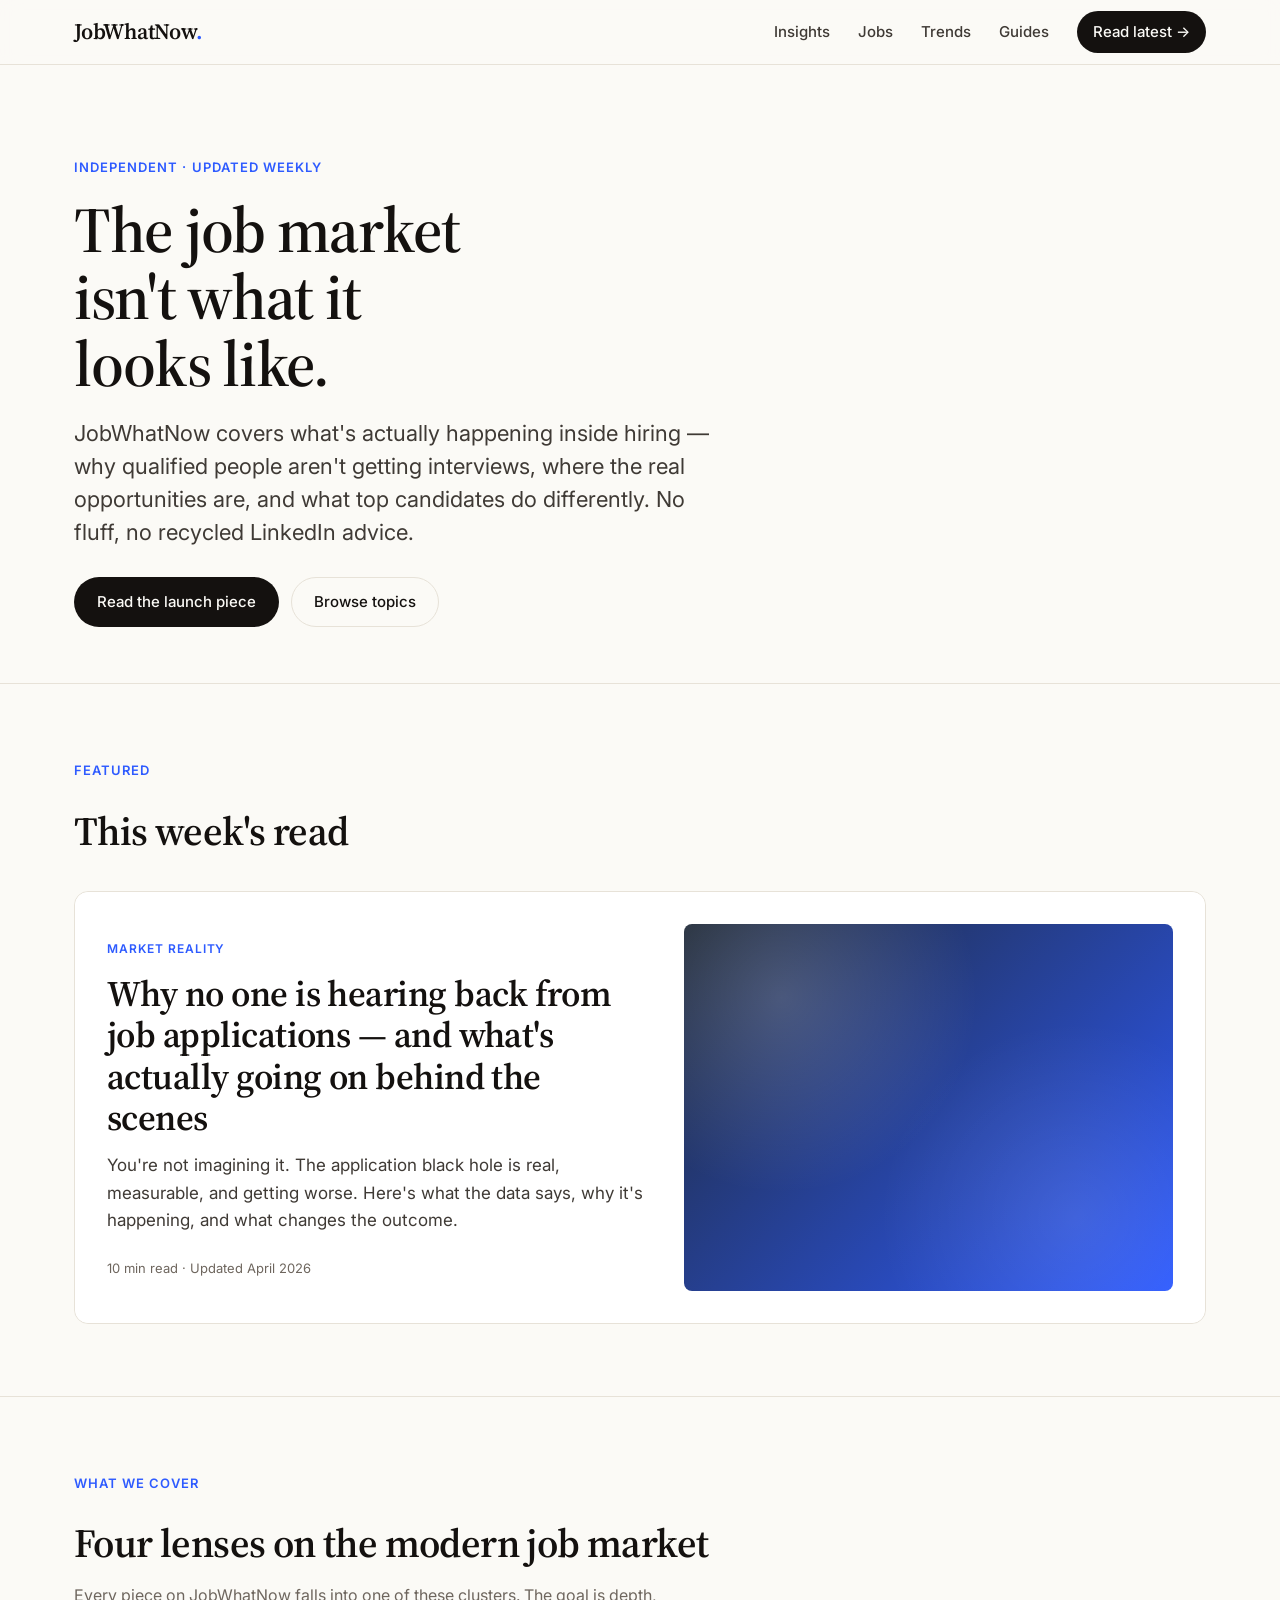
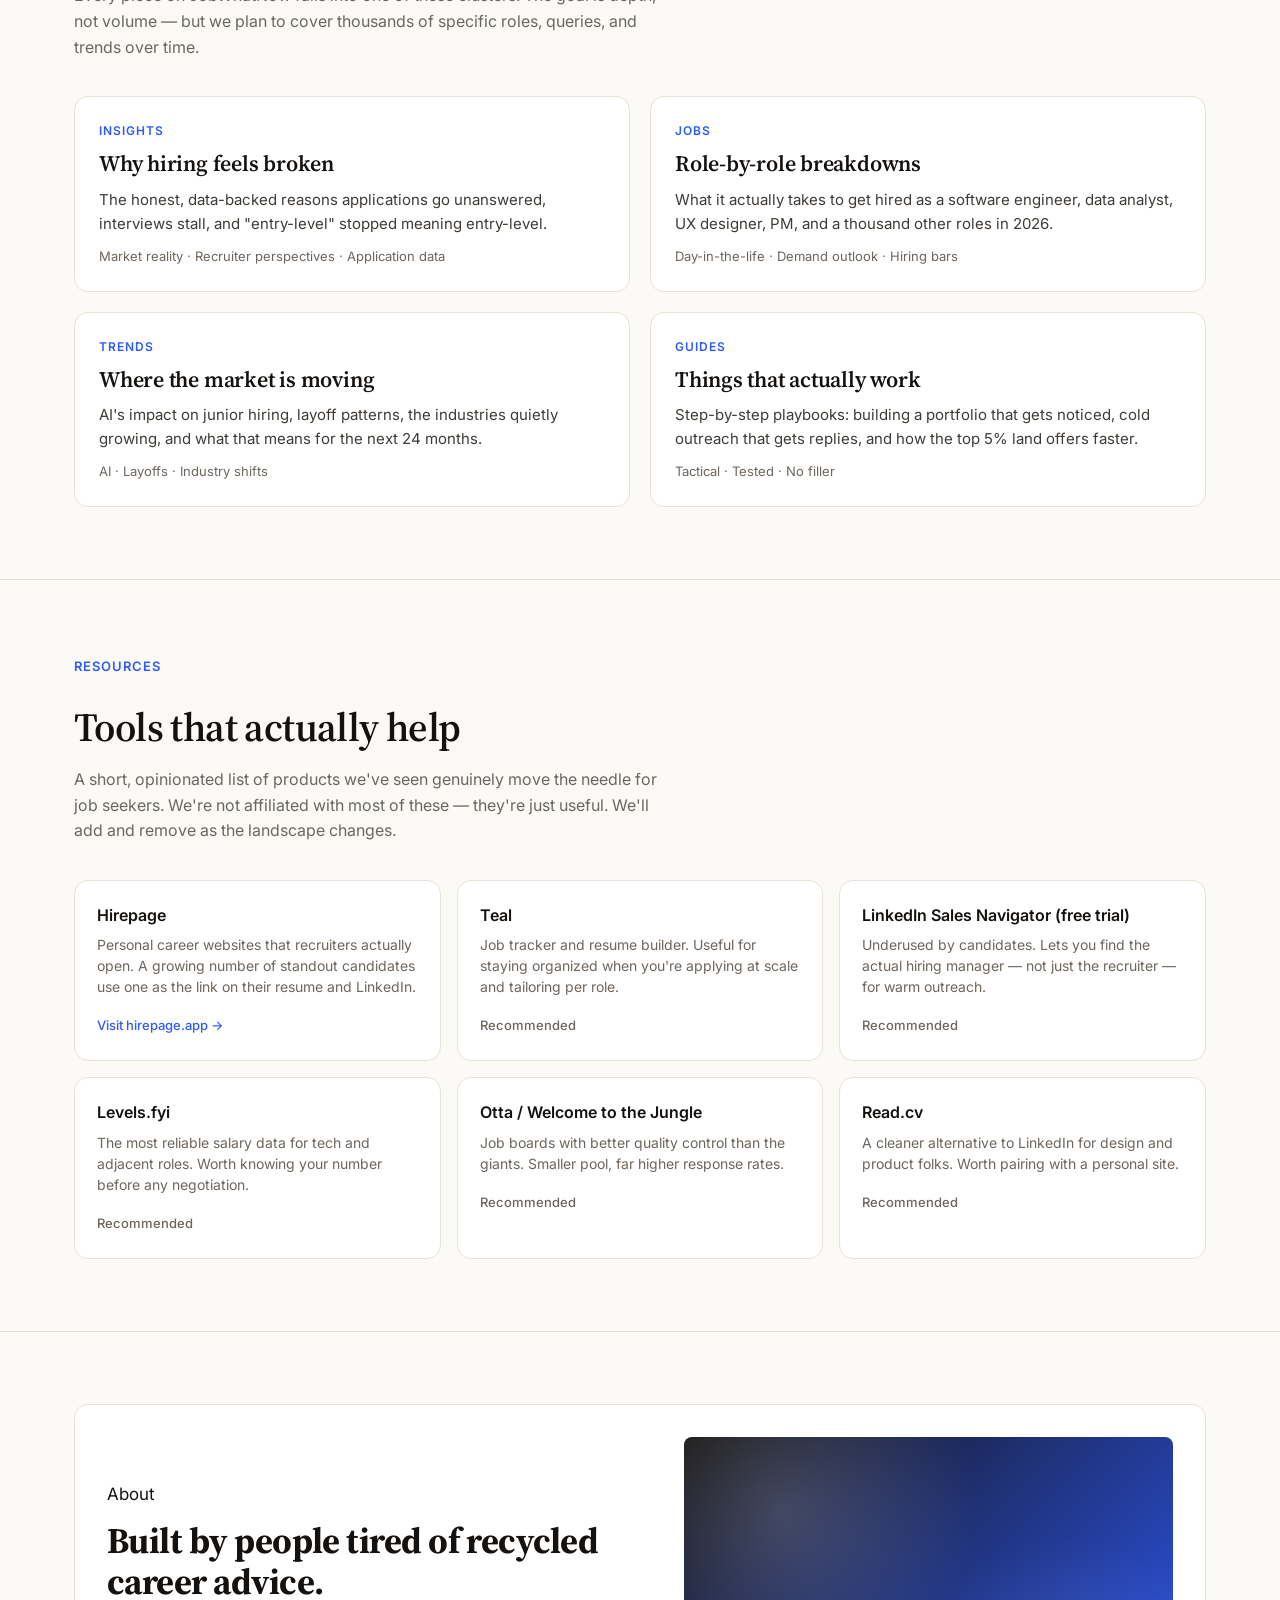
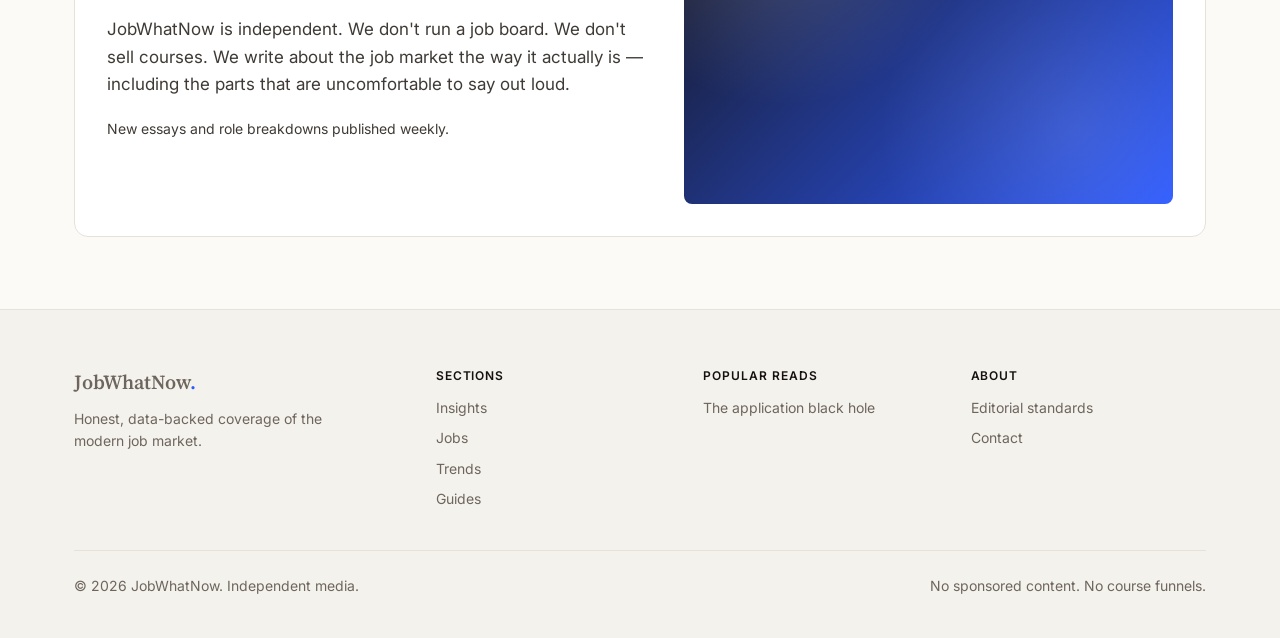
==== index.html @ 9f52cf70 "Launch JobWhatNow.com — homepage + first blog post live - Homepage with hero, featured article, four" ====
<!DOCTYPE html>
<html lang="en">
<head>
<meta charset="UTF-8" />
<meta name="viewport" content="width=device-width,initial-scale=1" />

<title>JobWhatNow — Honest insights on jobs, hiring, and getting hired</title>
<meta name="description" content="Real, data-backed analysis of the modern job market. Why hiring feels broken, what actually works, and what top candidates are doing differently in 2026." />
<link rel="canonical" href="https://jobwhatnow.com/" />

<!-- Open Graph -->
<meta property="og:type" content="website" />
<meta property="og:title" content="JobWhatNow — Honest insights on jobs, hiring, and getting hired" />
<meta property="og:description" content="Real, data-backed analysis of the modern job market. Why hiring feels broken, what actually works, and what top candidates are doing differently in 2026." />
<meta property="og:url" content="https://jobwhatnow.com/" />
<meta property="og:site_name" content="JobWhatNow" />

<!-- Twitter -->
<meta name="twitter:card" content="summary_large_image" />
<meta name="twitter:title" content="JobWhatNow — Honest insights on jobs, hiring, and getting hired" />
<meta name="twitter:description" content="Real, data-backed analysis of the modern job market." />

<!-- Fonts -->
<link rel="preconnect" href="https://fonts.googleapis.com">
<link rel="preconnect" href="https://fonts.gstatic.com" crossorigin>
<link href="https://fonts.googleapis.com/css2?family=Inter:wght@400;500;600;700&family=Source+Serif+4:opsz,wght@8..60,400;8..60,500;8..60,600&display=swap" rel="stylesheet">

<link rel="stylesheet" href="/assets/css/main.css" />

<!-- Schema.org -->
<script type="application/ld+json">
{
  "@context": "https://schema.org",
  "@type": "WebSite",
  "name": "JobWhatNow",
  "url": "https://jobwhatnow.com/",
  "description": "Honest, data-backed insights on jobs, hiring, and the modern career market.",
  "potentialAction": {
    "@type": "SearchAction",
    "target": "https://jobwhatnow.com/search?q={search_term_string}",
    "query-input": "required name=search_term_string"
  }
}
</script>
<script type="application/ld+json">
{
  "@context": "https://schema.org",
  "@type": "Organization",
  "name": "JobWhatNow",
  "url": "https://jobwhatnow.com/",
  "description": "Independent media covering the realities of the modern job market."
}
</script>
</head>
<body>

<header class="site-header">
  <div class="container nav">
    <a class="brand" href="/">JobWhatNow<span class="dot">.</span></a>
    <nav class="nav-links">
      <a href="/insights/">Insights</a>
      <a href="/jobs/">Jobs</a>
      <a href="/trends/">Trends</a>
      <a href="/guides/">Guides</a>
      <a class="nav-cta" href="/insights/why-am-i-not-hearing-back-from-job-applications/">Read latest →</a>
    </nav>
  </div>
</header>

<main>

<!-- HERO -->
<section class="hero">
  <div class="container">
    <span class="eyebrow">Independent · Updated weekly</span>
    <h1>The job market isn't what it looks like.</h1>
    <p class="lede">JobWhatNow covers what's actually happening inside hiring — why qualified people aren't getting interviews, where the real opportunities are, and what top candidates do differently. No fluff, no recycled LinkedIn advice.</p>
    <div class="hero-actions">
      <a class="btn btn-primary" href="/insights/why-am-i-not-hearing-back-from-job-applications/">Read the launch piece</a>
      <a class="btn btn-ghost" href="#topics">Browse topics</a>
    </div>
  </div>
</section>

<!-- FEATURED -->
<section class="section">
  <div class="container">
    <span class="eyebrow">Featured</span>
    <h2 style="margin-bottom: 28px;">This week's read</h2>
    <a href="/insights/why-am-i-not-hearing-back-from-job-applications/" class="card" style="padding:0; overflow:hidden;">
      <div class="featured" style="border:0; padding:32px;">
        <div>
          <span class="tag">Market Reality</span>
          <h3>Why no one is hearing back from job applications — and what's actually going on behind the scenes</h3>
          <p>You're not imagining it. The application black hole is real, measurable, and getting worse. Here's what the data says, why it's happening, and what changes the outcome.</p>
          <span class="meta">10 min read · Updated April 2026</span>
        </div>
        <div class="featured-img" aria-hidden="true"></div>
      </div>
    </a>
  </div>
</section>

<!-- TOPICS / ARCHITECTURE PREVIEW -->
<section class="section" id="topics">
  <div class="container">
    <span class="eyebrow">What we cover</span>
    <h2>Four lenses on the modern job market</h2>
    <p class="sub">Every piece on JobWhatNow falls into one of these clusters. The goal is depth, not volume — but we plan to cover thousands of specific roles, queries, and trends over time.</p>

    <div class="grid grid-2">
      <a href="/insights/" class="card">
        <span class="tag">Insights</span>
        <h3>Why hiring feels broken</h3>
        <p>The honest, data-backed reasons applications go unanswered, interviews stall, and "entry-level" stopped meaning entry-level.</p>
        <span class="meta">Market reality · Recruiter perspectives · Application data</span>
      </a>

      <a href="/jobs/" class="card">
        <span class="tag">Jobs</span>
        <h3>Role-by-role breakdowns</h3>
        <p>What it actually takes to get hired as a software engineer, data analyst, UX designer, PM, and a thousand other roles in 2026.</p>
        <span class="meta">Day-in-the-life · Demand outlook · Hiring bars</span>
      </a>

      <a href="/trends/" class="card">
        <span class="tag">Trends</span>
        <h3>Where the market is moving</h3>
        <p>AI's impact on junior hiring, layoff patterns, the industries quietly growing, and what that means for the next 24 months.</p>
        <span class="meta">AI · Layoffs · Industry shifts</span>
      </a>

      <a href="/guides/" class="card">
        <span class="tag">Guides</span>
        <h3>Things that actually work</h3>
        <p>Step-by-step playbooks: building a portfolio that gets noticed, cold outreach that gets replies, and how the top 5% land offers faster.</p>
        <span class="meta">Tactical · Tested · No filler</span>
      </a>
    </div>
  </div>
</section>

<!-- TOOLS (stealth resource list) -->
<section class="section">
  <div class="container">
    <span class="eyebrow">Resources</span>
    <h2>Tools that actually help</h2>
    <p class="sub">A short, opinionated list of products we've seen genuinely move the needle for job seekers. We're not affiliated with most of these — they're just useful. We'll add and remove as the landscape changes.</p>

    <div class="tools">
      <div class="tool">
        <h4>Hirepage</h4>
        <p>Personal career websites that recruiters actually open. A growing number of standout candidates use one as the link on their resume and LinkedIn.</p>
        <a class="tool-link" href="https://hirepage.app" rel="noopener" target="_blank">Visit hirepage.app →</a>
      </div>
      <div class="tool">
        <h4>Teal</h4>
        <p>Job tracker and resume builder. Useful for staying organized when you're applying at scale and tailoring per role.</p>
        <a class="tool-link muted">Recommended</a>
      </div>
      <div class="tool">
        <h4>LinkedIn Sales Navigator (free trial)</h4>
        <p>Underused by candidates. Lets you find the actual hiring manager — not just the recruiter — for warm outreach.</p>
        <a class="tool-link muted">Recommended</a>
      </div>
      <div class="tool">
        <h4>Levels.fyi</h4>
        <p>The most reliable salary data for tech and adjacent roles. Worth knowing your number before any negotiation.</p>
        <a class="tool-link muted">Recommended</a>
      </div>
      <div class="tool">
        <h4>Otta / Welcome to the Jungle</h4>
        <p>Job boards with better quality control than the giants. Smaller pool, far higher response rates.</p>
        <a class="tool-link muted">Recommended</a>
      </div>
      <div class="tool">
        <h4>Read.cv</h4>
        <p>A cleaner alternative to LinkedIn for design and product folks. Worth pairing with a personal site.</p>
        <a class="tool-link muted">Recommended</a>
      </div>
    </div>
  </div>
</section>

<!-- ABOUT / NEWSLETTER -->
<section class="section" style="border-bottom: 0;">
  <div class="container">
    <div class="featured">
      <div>
        <span class="tag">About</span>
        <h3>Built by people tired of recycled career advice.</h3>
        <p>JobWhatNow is independent. We don't run a job board. We don't sell courses. We write about the job market the way it actually is — including the parts that are uncomfortable to say out loud.</p>
        <p class="muted" style="font-size:14px; margin-top:12px;">New essays and role breakdowns published weekly.</p>
      </div>
      <div class="featured-img" aria-hidden="true" style="background: linear-gradient(135deg,#14110F 0%, #2E5BFF 100%);"></div>
    </div>
  </div>
</section>

</main>

<footer class="site-footer">
  <div class="container">
    <div class="footer-grid">
      <div>
        <a class="brand" href="/" style="font-size:20px;">JobWhatNow<span class="dot">.</span></a>
        <p style="margin-top:10px; max-width:32ch;">Honest, data-backed coverage of the modern job market.</p>
      </div>
      <div>
        <h5>Sections</h5>
        <ul>
          <li><a href="/insights/">Insights</a></li>
          <li><a href="/jobs/">Jobs</a></li>
          <li><a href="/trends/">Trends</a></li>
          <li><a href="/guides/">Guides</a></li>
        </ul>
      </div>
      <div>
        <h5>Popular reads</h5>
        <ul>
          <li><a href="/insights/why-am-i-not-hearing-back-from-job-applications/">The application black hole</a></li>
        </ul>
      </div>
      <div>
        <h5>About</h5>
        <ul>
          <li><a href="/about/">Editorial standards</a></li>
          <li><a href="/contact/">Contact</a></li>
        </ul>
      </div>
    </div>
    <div class="footer-bottom">
      <span>© 2026 JobWhatNow. Independent media.</span>
      <span class="muted">No sponsored content. No course funnels.</span>
    </div>
  </div>
</footer>

</body>
</html>
---- assets/css/main.css ----
/* ================================================================
   JobWhatNow — Design System
   Minimal, modern, content-first. Feels like a real media brand.
   ================================================================ */

:root {
  --bg: #FBFAF6;
  --bg-card: #FFFFFF;
  --bg-subtle: #F4F2EC;
  --ink: #14110F;
  --ink-soft: #3F3A35;
  --ink-muted: #6E665E;
  --line: #E7E2D8;
  --accent: #2E5BFF;
  --accent-hover: #1F47D6;
  --accent-soft: #EEF2FF;
  --warn: #B33A1C;
  --good: #0E7C3A;
  --max: 1180px;
  --read: 720px;
  --radius: 14px;
  --radius-sm: 8px;
  --shadow-sm: 0 1px 2px rgba(20,17,15,.04), 0 1px 1px rgba(20,17,15,.02);
  --shadow: 0 8px 30px rgba(20,17,15,.06), 0 1px 2px rgba(20,17,15,.04);
  --font-sans: "Inter", -apple-system, BlinkMacSystemFont, "Segoe UI", Roboto, Helvetica, Arial, sans-serif;
  --font-serif: "Source Serif 4", "Source Serif Pro", Georgia, "Times New Roman", serif;
}

* { box-sizing: border-box; }
html { -webkit-text-size-adjust: 100%; scroll-behavior: smooth; }
body {
  margin: 0;
  font-family: var(--font-sans);
  background: var(--bg);
  color: var(--ink);
  font-size: 17px;
  line-height: 1.6;
  -webkit-font-smoothing: antialiased;
  text-rendering: optimizeLegibility;
}

img { max-width: 100%; display: block; height: auto; }
a { color: var(--accent); text-decoration: none; }
a:hover { color: var(--accent-hover); text-decoration: underline; text-underline-offset: 3px; }

/* -------- Layout -------- */
.container { max-width: var(--max); margin: 0 auto; padding: 0 24px; }
.read { max-width: var(--read); margin: 0 auto; padding: 0 24px; }

/* -------- Header / Nav -------- */
.site-header {
  position: sticky; top: 0; z-index: 50;
  background: rgba(251,250,246,.85);
  backdrop-filter: saturate(140%) blur(10px);
  -webkit-backdrop-filter: saturate(140%) blur(10px);
  border-bottom: 1px solid var(--line);
}
.nav {
  display: flex; align-items: center; justify-content: space-between;
  height: 64px;
}
.brand {
  font-family: var(--font-serif);
  font-weight: 600;
  font-size: 22px;
  color: var(--ink);
  letter-spacing: -.01em;
}
.brand:hover { text-decoration: none; }
.brand .dot { color: var(--accent); }
.nav-links { display: flex; gap: 28px; align-items: center; }
.nav-links a { color: var(--ink-soft); font-size: 15px; font-weight: 500; }
.nav-links a:hover { color: var(--ink); text-decoration: none; }
.nav-cta {
  background: var(--ink); color: var(--bg) !important;
  padding: 9px 16px; border-radius: 999px; font-weight: 500; font-size: 14px;
}
.nav-cta:hover { background: var(--accent); text-decoration: none; }
@media (max-width: 720px) {
  .nav-links a:not(.nav-cta) { display: none; }
}

/* -------- Hero -------- */
.hero {
  padding: 88px 0 56px;
  border-bottom: 1px solid var(--line);
}
.eyebrow {
  display: inline-block;
  font-size: 13px; font-weight: 600;
  letter-spacing: .08em; text-transform: uppercase;
  color: var(--accent);
  margin-bottom: 18px;
}
.hero h1 {
  font-family: var(--font-serif);
  font-weight: 600;
  font-size: clamp(38px, 6vw, 64px);
  line-height: 1.05;
  letter-spacing: -.02em;
  margin: 0 0 20px;
  max-width: 14ch;
}
.hero p.lede {
  font-size: clamp(18px, 2.2vw, 22px);
  color: var(--ink-soft);
  max-width: 640px;
  line-height: 1.5;
  margin: 0 0 28px;
}
.hero-actions { display: flex; gap: 12px; flex-wrap: wrap; }
.btn {
  display: inline-flex; align-items: center; gap: 8px;
  padding: 12px 22px;
  border-radius: 999px;
  font-weight: 500; font-size: 15px;
  border: 1px solid transparent;
  transition: transform .08s ease, background .15s ease, border-color .15s ease;
}
.btn:hover { text-decoration: none; transform: translateY(-1px); }
.btn-primary { background: var(--ink); color: var(--bg); }
.btn-primary:hover { background: var(--accent); color: #fff; }
.btn-ghost { background: transparent; border-color: var(--line); color: var(--ink); }
.btn-ghost:hover { border-color: var(--ink); color: var(--ink); }

/* -------- Section -------- */
.section { padding: 72px 0; border-bottom: 1px solid var(--line); }
.section h2 {
  font-family: var(--font-serif);
  font-size: clamp(28px, 3.5vw, 40px);
  letter-spacing: -.015em;
  margin: 0 0 8px;
  font-weight: 600;
}
.section .sub {
  color: var(--ink-muted); font-size: 16px; margin: 0 0 36px;
  max-width: 60ch;
}

/* -------- Card grid -------- */
.grid { display: grid; gap: 20px; }
.grid-3 { grid-template-columns: repeat(3, 1fr); }
.grid-2 { grid-template-columns: repeat(2, 1fr); }
@media (max-width: 880px) { .grid-3 { grid-template-columns: 1fr 1fr; } }
@media (max-width: 600px) { .grid-3, .grid-2 { grid-template-columns: 1fr; } }

.card {
  background: var(--bg-card);
  border: 1px solid var(--line);
  border-radius: var(--radius);
  padding: 24px;
  transition: border-color .15s ease, transform .15s ease, box-shadow .15s ease;
  display: flex; flex-direction: column; gap: 10px;
  text-decoration: none; color: inherit;
}
.card:hover {
  border-color: #d8d2c4;
  transform: translateY(-2px);
  box-shadow: var(--shadow);
  text-decoration: none;
}
.card .tag {
  font-size: 12px; font-weight: 600;
  text-transform: uppercase; letter-spacing: .08em;
  color: var(--accent);
}
.card h3 {
  font-family: var(--font-serif);
  font-weight: 600;
  font-size: 22px;
  line-height: 1.25;
  letter-spacing: -.01em;
  margin: 0;
  color: var(--ink);
}
.card p { color: var(--ink-soft); margin: 0; font-size: 15px; }
.card .meta { color: var(--ink-muted); font-size: 13px; margin-top: auto; }

/* -------- Featured (large) card -------- */
.featured {
  display: grid; grid-template-columns: 1.1fr 1fr; gap: 40px;
  align-items: center;
  background: var(--bg-card);
  border: 1px solid var(--line);
  border-radius: var(--radius);
  padding: 32px;
}
.featured h3 {
  font-family: var(--font-serif);
  font-size: clamp(26px, 3vw, 36px);
  line-height: 1.15;
  letter-spacing: -.015em;
  margin: 12px 0 14px;
}
.featured p { color: var(--ink-soft); margin: 0 0 20px; font-size: 17px; }
.featured-img {
  background: linear-gradient(135deg, #1F2937 0%, #2E5BFF 100%);
  border-radius: var(--radius-sm);
  aspect-ratio: 4/3;
  position: relative;
  overflow: hidden;
}
.featured-img::after {
  content: "";
  position: absolute; inset: 0;
  background:
    radial-gradient(circle at 20% 20%, rgba(255,255,255,.18), transparent 40%),
    radial-gradient(circle at 80% 80%, rgba(255,255,255,.10), transparent 40%);
}
@media (max-width: 760px) { .featured { grid-template-columns: 1fr; padding: 24px; } }

/* -------- Topic clusters -------- */
.topics { display: flex; flex-wrap: wrap; gap: 10px; }
.topic-pill {
  display: inline-flex; align-items: center;
  padding: 8px 14px; border-radius: 999px;
  background: var(--bg-card); border: 1px solid var(--line);
  font-size: 14px; color: var(--ink-soft);
  transition: all .15s ease;
}
.topic-pill:hover { border-color: var(--ink); color: var(--ink); text-decoration: none; }

/* -------- Tools section (stealth) -------- */
.tools {
  display: grid; grid-template-columns: repeat(3, 1fr); gap: 16px;
}
@media (max-width: 880px) { .tools { grid-template-columns: 1fr 1fr; } }
@media (max-width: 600px) { .tools { grid-template-columns: 1fr; } }
.tool {
  background: var(--bg-card);
  border: 1px solid var(--line);
  border-radius: var(--radius);
  padding: 22px;
}
.tool h4 {
  font-family: var(--font-sans);
  font-weight: 600;
  font-size: 16px;
  margin: 0 0 6px;
}
.tool p { font-size: 14px; color: var(--ink-muted); margin: 0 0 14px; line-height: 1.5; }
.tool a.tool-link { font-size: 13px; font-weight: 500; }

/* -------- Article body -------- */
.article-header {
  padding: 64px 0 32px;
  border-bottom: 1px solid var(--line);
}
.article-header .eyebrow { color: var(--accent); }
.article-header h1 {
  font-family: var(--font-serif);
  font-weight: 600;
  font-size: clamp(32px, 5vw, 52px);
  line-height: 1.1;
  letter-spacing: -.02em;
  margin: 12px 0 20px;
  max-width: 22ch;
}
.article-header .deck {
  font-size: 19px; color: var(--ink-soft); max-width: 60ch;
  line-height: 1.5; margin: 0 0 22px;
}
.byline { display: flex; align-items: center; gap: 12px; color: var(--ink-muted); font-size: 14px; }
.avatar {
  width: 36px; height: 36px; border-radius: 50%;
  background: linear-gradient(135deg, #2E5BFF, #14110F);
  display: inline-flex; align-items: center; justify-content: center;
  color: #fff; font-weight: 600; font-size: 13px;
}

.article {
  padding: 48px 0 64px;
  font-family: var(--font-serif);
  font-size: 19px;
  line-height: 1.7;
  color: var(--ink);
}
.article p { margin: 0 0 22px; }
.article h2 {
  font-family: var(--font-serif);
  font-size: 28px;
  letter-spacing: -.015em;
  margin: 48px 0 16px;
  font-weight: 600;
}
.article h3 {
  font-family: var(--font-serif);
  font-size: 22px;
  margin: 32px 0 12px;
  font-weight: 600;
}
.article ul, .article ol { padding-left: 22px; margin: 0 0 22px; }
.article li { margin: 0 0 8px; }
.article blockquote {
  border-left: 3px solid var(--accent);
  margin: 28px 0;
  padding: 4px 0 4px 22px;
  color: var(--ink-soft);
  font-style: italic;
}
.article strong { color: var(--ink); font-weight: 600; }
.article a { color: var(--accent); border-bottom: 1px solid var(--accent-soft); }
.article a:hover { background: var(--accent-soft); text-decoration: none; }

.callout {
  background: var(--bg-subtle);
  border-left: 3px solid var(--ink);
  padding: 18px 22px;
  border-radius: 0 var(--radius-sm) var(--radius-sm) 0;
  margin: 28px 0;
  font-family: var(--font-sans);
  font-size: 16px;
  color: var(--ink-soft);
  line-height: 1.6;
}
.callout strong { color: var(--ink); }

.stat-row {
  display: grid; grid-template-columns: repeat(3, 1fr); gap: 16px;
  margin: 32px 0; font-family: var(--font-sans);
}
@media (max-width: 600px) { .stat-row { grid-template-columns: 1fr; } }
.stat {
  background: var(--bg-card); border: 1px solid var(--line);
  border-radius: var(--radius-sm); padding: 18px;
}
.stat .num {
  font-family: var(--font-serif);
  font-size: 32px; font-weight: 600; color: var(--ink); line-height: 1;
  letter-spacing: -.01em;
}
.stat .label { font-size: 13px; color: var(--ink-muted); margin-top: 6px; }

/* -------- Conversion block (stealth, "recommended tool") -------- */
.conversion {
  font-family: var(--font-sans);
  background: var(--bg-card);
  border: 1px solid var(--line);
  border-radius: var(--radius);
  padding: 28px;
  margin: 40px 0;
  display: grid; grid-template-columns: 1fr auto; gap: 24px; align-items: center;
}
.conversion .eyebrow {
  color: var(--ink-muted);
  font-size: 11px;
  margin-bottom: 8px;
}
.conversion h4 {
  font-family: var(--font-serif);
  font-size: 22px; font-weight: 600;
  margin: 0 0 6px; line-height: 1.25;
  letter-spacing: -.01em;
}
.conversion p { color: var(--ink-soft); margin: 0; font-size: 15px; line-height: 1.5; }
.conversion .btn { white-space: nowrap; }
@media (max-width: 640px) {
  .conversion { grid-template-columns: 1fr; }
}

/* -------- Related -------- */
.related {
  border-top: 1px solid var(--line);
  padding: 56px 0;
  font-family: var(--font-sans);
}
.related h3 {
  font-family: var(--font-serif);
  font-size: 24px; margin: 0 0 24px; font-weight: 600;
}

/* -------- Footer -------- */
.site-footer {
  border-top: 1px solid var(--line);
  padding: 56px 0 40px;
  background: var(--bg-subtle);
  font-size: 14px;
  color: var(--ink-muted);
}
.footer-grid {
  display: grid;
  grid-template-columns: 1.4fr 1fr 1fr 1fr;
  gap: 32px;
  margin-bottom: 32px;
}
@media (max-width: 760px) {
  .footer-grid { grid-template-columns: 1fr 1fr; }
}
.footer-grid h5 {
  font-size: 12px; text-transform: uppercase; letter-spacing: .08em;
  color: var(--ink); margin: 0 0 12px; font-weight: 600;
}
.footer-grid ul { list-style: none; padding: 0; margin: 0; }
.footer-grid li { margin-bottom: 8px; }
.footer-grid a { color: var(--ink-muted); }
.footer-grid a:hover { color: var(--ink); text-decoration: none; }
.footer-bottom {
  display: flex; justify-content: space-between; align-items: center;
  padding-top: 24px; border-top: 1px solid var(--line);
  flex-wrap: wrap; gap: 12px;
}

/* -------- Utilities -------- */
.muted { color: var(--ink-muted); }
.divider { height: 1px; background: var(--line); margin: 32px 0; border: 0; }
.center { text-align: center; }
.kbd {
  font-family: ui-monospace, SFMono-Regular, Menlo, monospace;
  font-size: .9em;
  background: var(--bg-subtle);
  border: 1px solid var(--line);
  padding: 2px 6px; border-radius: 6px;
}
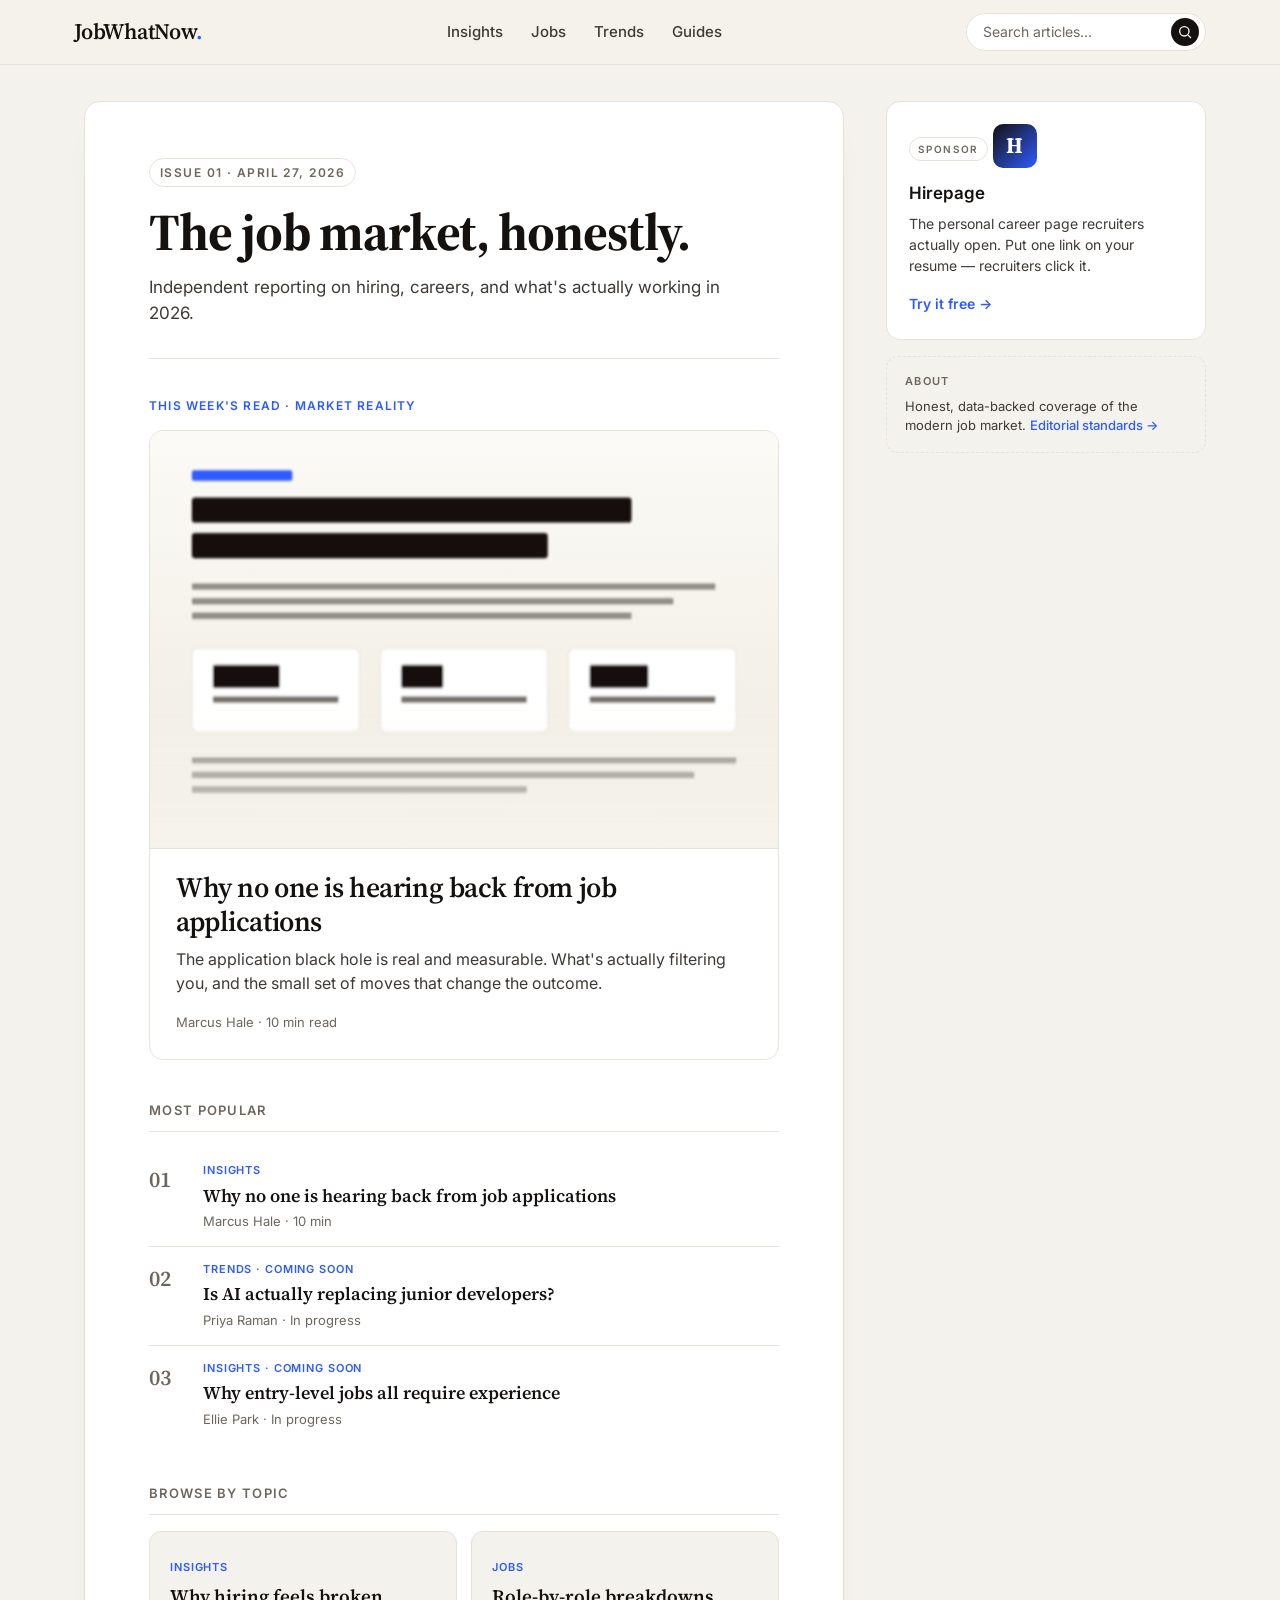
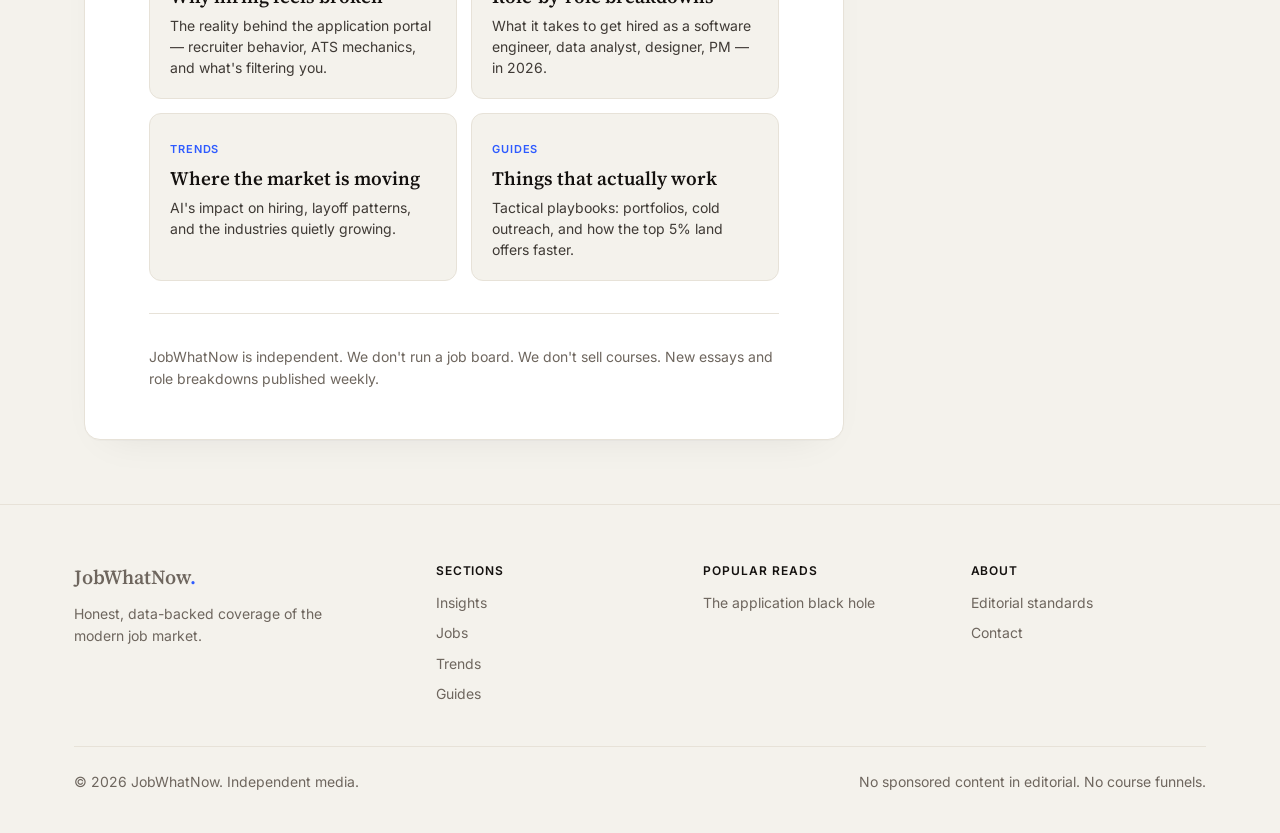
==== commit 7d9fb575: "Redesign homepage as a publication, not a SaaS landing page - Paper-card layout: gray background, wh" ====
--- a/index.html
+++ b/index.html
@@ -8,26 +8,22 @@
 <meta name="description" content="Real, data-backed analysis of the modern job market. Why hiring feels broken, what actually works, and what top candidates are doing differently in 2026." />
 <link rel="canonical" href="https://jobwhatnow.com/" />
 
-<!-- Open Graph -->
 <meta property="og:type" content="website" />
 <meta property="og:title" content="JobWhatNow — Honest insights on jobs, hiring, and getting hired" />
-<meta property="og:description" content="Real, data-backed analysis of the modern job market. Why hiring feels broken, what actually works, and what top candidates are doing differently in 2026." />
+<meta property="og:description" content="Real, data-backed analysis of the modern job market. Why hiring feels broken, what actually works, and what top candidates do differently in 2026." />
 <meta property="og:url" content="https://jobwhatnow.com/" />
 <meta property="og:site_name" content="JobWhatNow" />
 
-<!-- Twitter -->
 <meta name="twitter:card" content="summary_large_image" />
 <meta name="twitter:title" content="JobWhatNow — Honest insights on jobs, hiring, and getting hired" />
 <meta name="twitter:description" content="Real, data-backed analysis of the modern job market." />
 
-<!-- Fonts -->
 <link rel="preconnect" href="https://fonts.googleapis.com">
 <link rel="preconnect" href="https://fonts.gstatic.com" crossorigin>
-<link href="https://fonts.googleapis.com/css2?family=Inter:wght@400;500;600;700&family=Source+Serif+4:opsz,wght@8..60,400;8..60,500;8..60,600&display=swap" rel="stylesheet">
+<link href="https://fonts.googleapis.com/css2?family=Inter:wght@400;500;600;700&family=Source+Serif+4:opsz,wght@8..60,400;8..60,500;8..60,600;8..60,700&display=swap" rel="stylesheet">
 
 <link rel="stylesheet" href="/assets/css/main.css" />
 
-<!-- Schema.org -->
 <script type="application/ld+json">
 {
   "@context": "https://schema.org",
@@ -37,22 +33,13 @@
   "description": "Honest, data-backed insights on jobs, hiring, and the modern career market.",
   "potentialAction": {
     "@type": "SearchAction",
-    "target": "https://jobwhatnow.com/search?q={search_term_string}",
+    "target": "https://www.google.com/search?q=site:jobwhatnow.com+{search_term_string}",
     "query-input": "required name=search_term_string"
   }
 }
 </script>
-<script type="application/ld+json">
-{
-  "@context": "https://schema.org",
-  "@type": "Organization",
-  "name": "JobWhatNow",
-  "url": "https://jobwhatnow.com/",
-  "description": "Independent media covering the realities of the modern job market."
-}
-</script>
 </head>
-<body>
+<body class="page-paper">
 
 <header class="site-header">
   <div class="container nav">
@@ -62,141 +49,169 @@
       <a href="/jobs/">Jobs</a>
       <a href="/trends/">Trends</a>
       <a href="/guides/">Guides</a>
-      <a class="nav-cta" href="/insights/why-am-i-not-hearing-back-from-job-applications/">Read latest →</a>
     </nav>
+    <form class="nav-search" action="https://www.google.com/search" method="get" target="_blank" rel="noopener">
+      <input type="hidden" name="q" id="nav-q" />
+      <input class="nav-search-input" type="search" placeholder="Search articles…" aria-label="Search articles"
+             oninput="document.getElementById('nav-q').value='site:jobwhatnow.com '+this.value" required>
+      <button class="nav-search-btn" type="submit" aria-label="Search">
+        <svg width="16" height="16" viewBox="0 0 24 24" fill="none" stroke="currentColor" stroke-width="2"><circle cx="11" cy="11" r="7"/><path d="m21 21-4.35-4.35"/></svg>
+      </button>
+    </form>
   </div>
 </header>
 
-<main>
-
-<!-- HERO -->
-<section class="hero">
-  <div class="container">
-    <span class="eyebrow">Independent · Updated weekly</span>
-    <h1>The job market isn't what it looks like.</h1>
-    <p class="lede">JobWhatNow covers what's actually happening inside hiring — why qualified people aren't getting interviews, where the real opportunities are, and what top candidates do differently. No fluff, no recycled LinkedIn advice.</p>
-    <div class="hero-actions">
-      <a class="btn btn-primary" href="/insights/why-am-i-not-hearing-back-from-job-applications/">Read the launch piece</a>
-      <a class="btn btn-ghost" href="#topics">Browse topics</a>
-    </div>
+<main class="paper-wrap">
+  <div class="paper-grid container">
+
+    <!-- PAPER CARD -->
+    <article class="paper">
+
+      <div class="masthead">
+        <span class="issue-label">Issue 01 · April 27, 2026</span>
+        <h1 class="masthead-title">The job market, honestly.</h1>
+        <p class="masthead-sub">Independent reporting on hiring, careers, and what's actually working in 2026.</p>
+      </div>
+
+      <hr class="paper-rule" />
+
+      <!-- THIS WEEK'S READ -->
+      <section class="lede-story">
+        <span class="kicker">This week's read · Market Reality</span>
+        <a class="lede-card" href="/insights/why-am-i-not-hearing-back-from-job-applications/">
+          <div class="lede-img" aria-hidden="true">
+            <svg viewBox="0 0 600 400" xmlns="http://www.w3.org/2000/svg" preserveAspectRatio="xMidYMid slice">
+              <defs>
+                <filter id="blur1"><feGaussianBlur stdDeviation="1.2"/></filter>
+                <linearGradient id="bg1" x1="0" x2="0" y1="0" y2="1">
+                  <stop offset="0" stop-color="#FBFAF6"/>
+                  <stop offset="1" stop-color="#EFEAE0"/>
+                </linearGradient>
+              </defs>
+              <rect width="600" height="400" fill="url(#bg1)"/>
+              <g filter="url(#blur1)">
+                <rect x="40" y="38" width="96" height="10" rx="2" fill="#2E5BFF"/>
+                <rect x="40" y="64" width="420" height="24" rx="3" fill="#14110F"/>
+                <rect x="40" y="98" width="340" height="24" rx="3" fill="#14110F"/>
+                <rect x="40" y="146" width="500" height="6" rx="1" fill="#3F3A35" opacity=".55"/>
+                <rect x="40" y="160" width="460" height="6" rx="1" fill="#3F3A35" opacity=".55"/>
+                <rect x="40" y="174" width="420" height="6" rx="1" fill="#3F3A35" opacity=".55"/>
+                <rect x="40" y="208" width="160" height="80" rx="6" fill="#FFFFFF" stroke="#E7E2D8"/>
+                <rect x="220" y="208" width="160" height="80" rx="6" fill="#FFFFFF" stroke="#E7E2D8"/>
+                <rect x="400" y="208" width="160" height="80" rx="6" fill="#FFFFFF" stroke="#E7E2D8"/>
+                <rect x="60" y="224" width="64" height="22" rx="2" fill="#14110F"/>
+                <rect x="60" y="254" width="120" height="6" rx="1" fill="#6E665E"/>
+                <rect x="240" y="224" width="40" height="22" rx="2" fill="#14110F"/>
+                <rect x="240" y="254" width="120" height="6" rx="1" fill="#6E665E"/>
+                <rect x="420" y="224" width="56" height="22" rx="2" fill="#14110F"/>
+                <rect x="420" y="254" width="120" height="6" rx="1" fill="#6E665E"/>
+                <rect x="40" y="312" width="520" height="6" rx="1" fill="#3F3A35" opacity=".55"/>
+                <rect x="40" y="326" width="480" height="6" rx="1" fill="#3F3A35" opacity=".55"/>
+                <rect x="40" y="340" width="320" height="6" rx="1" fill="#3F3A35" opacity=".55"/>
+              </g>
+            </svg>
+          </div>
+          <div class="lede-body">
+            <h2>Why no one is hearing back from job applications</h2>
+            <p>The application black hole is real and measurable. What's actually filtering you, and the small set of moves that change the outcome.</p>
+            <span class="lede-meta">Marcus Hale · 10 min read</span>
+          </div>
+        </a>
+      </section>
+
+      <!-- MOST POPULAR -->
+      <section class="popular">
+        <h3 class="section-h">Most popular</h3>
+        <ol class="popular-list">
+          <li>
+            <a href="/insights/why-am-i-not-hearing-back-from-job-applications/">
+              <span class="rank">01</span>
+              <div>
+                <div class="row-tag">Insights</div>
+                <div class="row-title">Why no one is hearing back from job applications</div>
+                <div class="row-meta">Marcus Hale · 10 min</div>
+              </div>
+            </a>
+          </li>
+          <li>
+            <a href="/insights/">
+              <span class="rank">02</span>
+              <div>
+                <div class="row-tag">Trends · Coming soon</div>
+                <div class="row-title">Is AI actually replacing junior developers?</div>
+                <div class="row-meta">Priya Raman · In progress</div>
+              </div>
+            </a>
+          </li>
+          <li>
+            <a href="/insights/">
+              <span class="rank">03</span>
+              <div>
+                <div class="row-tag">Insights · Coming soon</div>
+                <div class="row-title">Why entry-level jobs all require experience</div>
+                <div class="row-meta">Ellie Park · In progress</div>
+              </div>
+            </a>
+          </li>
+        </ol>
+      </section>
+
+      <!-- BROWSE TOPICS -->
+      <section class="topics-block">
+        <h3 class="section-h">Browse by topic</h3>
+        <div class="topic-grid">
+          <a class="topic" href="/insights/">
+            <span class="t-tag">Insights</span>
+            <h4>Why hiring feels broken</h4>
+            <p>The reality behind the application portal — recruiter behavior, ATS mechanics, and what's filtering you.</p>
+          </a>
+          <a class="topic" href="/jobs/">
+            <span class="t-tag">Jobs</span>
+            <h4>Role-by-role breakdowns</h4>
+            <p>What it takes to get hired as a software engineer, data analyst, designer, PM — in 2026.</p>
+          </a>
+          <a class="topic" href="/trends/">
+            <span class="t-tag">Trends</span>
+            <h4>Where the market is moving</h4>
+            <p>AI's impact on hiring, layoff patterns, and the industries quietly growing.</p>
+          </a>
+          <a class="topic" href="/guides/">
+            <span class="t-tag">Guides</span>
+            <h4>Things that actually work</h4>
+            <p>Tactical playbooks: portfolios, cold outreach, and how the top 5% land offers faster.</p>
+          </a>
+        </div>
+      </section>
+
+      <hr class="paper-rule" />
+
+      <section class="masthead-foot">
+        <p>JobWhatNow is independent. We don't run a job board. We don't sell courses. New essays and role breakdowns published weekly.</p>
+      </section>
+
+    </article>
+
+    <!-- STICKY RIGHT RAIL -->
+    <aside class="rail">
+      <div class="rail-stack">
+
+        <a class="ad-card" href="https://hirepage.app" rel="noopener" target="_blank">
+          <span class="ad-label">Sponsor</span>
+          <div class="ad-logo" aria-hidden="true">H</div>
+          <h4>Hirepage</h4>
+          <p>The personal career page recruiters actually open. Put one link on your resume — recruiters click it.</p>
+          <span class="ad-cta">Try it free →</span>
+        </a>
+
+        <div class="rail-mini">
+          <span class="rail-label">About</span>
+          <p>Honest, data-backed coverage of the modern job market. <a href="/about/">Editorial standards →</a></p>
+        </div>
+
+      </div>
+    </aside>
+
   </div>
-</section>
-
-<!-- FEATURED -->
-<section class="section">
-  <div class="container">
-    <span class="eyebrow">Featured</span>
-    <h2 style="margin-bottom: 28px;">This week's read</h2>
-    <a href="/insights/why-am-i-not-hearing-back-from-job-applications/" class="card" style="padding:0; overflow:hidden;">
-      <div class="featured" style="border:0; padding:32px;">
-        <div>
-          <span class="tag">Market Reality</span>
-          <h3>Why no one is hearing back from job applications — and what's actually going on behind the scenes</h3>
-          <p>You're not imagining it. The application black hole is real, measurable, and getting worse. Here's what the data says, why it's happening, and what changes the outcome.</p>
-          <span class="meta">10 min read · Updated April 2026</span>
-        </div>
-        <div class="featured-img" aria-hidden="true"></div>
-      </div>
-    </a>
-  </div>
-</section>
-
-<!-- TOPICS / ARCHITECTURE PREVIEW -->
-<section class="section" id="topics">
-  <div class="container">
-    <span class="eyebrow">What we cover</span>
-    <h2>Four lenses on the modern job market</h2>
-    <p class="sub">Every piece on JobWhatNow falls into one of these clusters. The goal is depth, not volume — but we plan to cover thousands of specific roles, queries, and trends over time.</p>
-
-    <div class="grid grid-2">
-      <a href="/insights/" class="card">
-        <span class="tag">Insights</span>
-        <h3>Why hiring feels broken</h3>
-        <p>The honest, data-backed reasons applications go unanswered, interviews stall, and "entry-level" stopped meaning entry-level.</p>
-        <span class="meta">Market reality · Recruiter perspectives · Application data</span>
-      </a>
-
-      <a href="/jobs/" class="card">
-        <span class="tag">Jobs</span>
-        <h3>Role-by-role breakdowns</h3>
-        <p>What it actually takes to get hired as a software engineer, data analyst, UX designer, PM, and a thousand other roles in 2026.</p>
-        <span class="meta">Day-in-the-life · Demand outlook · Hiring bars</span>
-      </a>
-
-      <a href="/trends/" class="card">
-        <span class="tag">Trends</span>
-        <h3>Where the market is moving</h3>
-        <p>AI's impact on junior hiring, layoff patterns, the industries quietly growing, and what that means for the next 24 months.</p>
-        <span class="meta">AI · Layoffs · Industry shifts</span>
-      </a>
-
-      <a href="/guides/" class="card">
-        <span class="tag">Guides</span>
-        <h3>Things that actually work</h3>
-        <p>Step-by-step playbooks: building a portfolio that gets noticed, cold outreach that gets replies, and how the top 5% land offers faster.</p>
-        <span class="meta">Tactical · Tested · No filler</span>
-      </a>
-    </div>
-  </div>
-</section>
-
-<!-- TOOLS (stealth resource list) -->
-<section class="section">
-  <div class="container">
-    <span class="eyebrow">Resources</span>
-    <h2>Tools that actually help</h2>
-    <p class="sub">A short, opinionated list of products we've seen genuinely move the needle for job seekers. We're not affiliated with most of these — they're just useful. We'll add and remove as the landscape changes.</p>
-
-    <div class="tools">
-      <div class="tool">
-        <h4>Hirepage</h4>
-        <p>Personal career websites that recruiters actually open. A growing number of standout candidates use one as the link on their resume and LinkedIn.</p>
-        <a class="tool-link" href="https://hirepage.app" rel="noopener" target="_blank">Visit hirepage.app →</a>
-      </div>
-      <div class="tool">
-        <h4>Teal</h4>
-        <p>Job tracker and resume builder. Useful for staying organized when you're applying at scale and tailoring per role.</p>
-        <a class="tool-link muted">Recommended</a>
-      </div>
-      <div class="tool">
-        <h4>LinkedIn Sales Navigator (free trial)</h4>
-        <p>Underused by candidates. Lets you find the actual hiring manager — not just the recruiter — for warm outreach.</p>
-        <a class="tool-link muted">Recommended</a>
-      </div>
-      <div class="tool">
-        <h4>Levels.fyi</h4>
-        <p>The most reliable salary data for tech and adjacent roles. Worth knowing your number before any negotiation.</p>
-        <a class="tool-link muted">Recommended</a>
-      </div>
-      <div class="tool">
-        <h4>Otta / Welcome to the Jungle</h4>
-        <p>Job boards with better quality control than the giants. Smaller pool, far higher response rates.</p>
-        <a class="tool-link muted">Recommended</a>
-      </div>
-      <div class="tool">
-        <h4>Read.cv</h4>
-        <p>A cleaner alternative to LinkedIn for design and product folks. Worth pairing with a personal site.</p>
-        <a class="tool-link muted">Recommended</a>
-      </div>
-    </div>
-  </div>
-</section>
-
-<!-- ABOUT / NEWSLETTER -->
-<section class="section" style="border-bottom: 0;">
-  <div class="container">
-    <div class="featured">
-      <div>
-        <span class="tag">About</span>
-        <h3>Built by people tired of recycled career advice.</h3>
-        <p>JobWhatNow is independent. We don't run a job board. We don't sell courses. We write about the job market the way it actually is — including the parts that are uncomfortable to say out loud.</p>
-        <p class="muted" style="font-size:14px; margin-top:12px;">New essays and role breakdowns published weekly.</p>
-      </div>
-      <div class="featured-img" aria-hidden="true" style="background: linear-gradient(135deg,#14110F 0%, #2E5BFF 100%);"></div>
-    </div>
-  </div>
-</section>
-
 </main>
 
 <footer class="site-footer">
@@ -231,7 +246,7 @@
     </div>
     <div class="footer-bottom">
       <span>© 2026 JobWhatNow. Independent media.</span>
-      <span class="muted">No sponsored content. No course funnels.</span>
+      <span class="muted">No sponsored content in editorial. No course funnels.</span>
     </div>
   </div>
 </footer>
--- a/assets/css/main.css
+++ b/assets/css/main.css
@@ -411,3 +411,322 @@
   border: 1px solid var(--line);
   padding: 2px 6px; border-radius: 6px;
 }
+
+/* ================================================================
+   PAPER LAYOUT — homepage as a real publication, not a SaaS landing
+   ================================================================ */
+
+body.page-paper {
+  background: var(--bg-subtle);
+}
+body.page-paper .site-header {
+  background: rgba(244,242,236,.85);
+}
+
+/* Header search */
+.nav-search {
+  display: flex; align-items: center;
+  background: var(--bg-card);
+  border: 1px solid var(--line);
+  border-radius: 999px;
+  padding: 4px 6px 4px 14px;
+  width: 240px;
+  transition: border-color .15s ease, box-shadow .15s ease;
+}
+.nav-search:focus-within {
+  border-color: var(--ink);
+  box-shadow: 0 0 0 3px rgba(20,17,15,.06);
+}
+.nav-search-input {
+  border: 0; background: transparent; outline: none;
+  font: inherit; font-size: 14px;
+  color: var(--ink); flex: 1; min-width: 0;
+}
+.nav-search-input::placeholder { color: var(--ink-muted); }
+.nav-search-btn {
+  border: 0; background: var(--ink); color: var(--bg);
+  width: 28px; height: 28px; border-radius: 999px;
+  display: inline-flex; align-items: center; justify-content: center;
+  cursor: pointer;
+}
+.nav-search-btn:hover { background: var(--accent); }
+@media (max-width: 880px) {
+  .nav-search { width: 180px; }
+}
+@media (max-width: 720px) {
+  .nav-search { display: none; }
+}
+
+/* Paper layout shell */
+.paper-wrap {
+  padding: 36px 0 64px;
+}
+.paper-grid {
+  display: grid;
+  grid-template-columns: minmax(0, 1fr) 320px;
+  gap: 32px;
+  align-items: start;
+}
+@media (max-width: 980px) {
+  .paper-grid { grid-template-columns: 1fr; }
+}
+
+/* The paper card itself */
+.paper {
+  background: var(--bg-card);
+  border: 1px solid var(--line);
+  border-radius: 16px;
+  box-shadow: 0 1px 0 rgba(20,17,15,.02), 0 16px 40px -24px rgba(20,17,15,.10);
+  padding: 56px 64px 48px;
+  max-width: 760px;
+  margin: 0 auto;
+  width: 100%;
+}
+@media (max-width: 720px) {
+  .paper { padding: 36px 24px 32px; border-radius: 12px; }
+}
+
+/* Masthead */
+.masthead { text-align: left; }
+.issue-label {
+  display: inline-block;
+  font-size: 12px; font-weight: 600;
+  letter-spacing: .12em; text-transform: uppercase;
+  color: var(--ink-muted);
+  border: 1px solid var(--line);
+  padding: 4px 10px; border-radius: 999px;
+  margin-bottom: 18px;
+}
+.masthead-title {
+  font-family: var(--font-serif);
+  font-weight: 700;
+  font-size: clamp(34px, 5vw, 52px);
+  line-height: 1.05;
+  letter-spacing: -.02em;
+  margin: 0 0 14px;
+}
+.masthead-sub {
+  font-size: 17px; color: var(--ink-soft);
+  margin: 0; max-width: 56ch; line-height: 1.55;
+}
+.paper-rule {
+  border: 0; border-top: 1px solid var(--line);
+  margin: 32px 0;
+}
+.masthead-foot p {
+  font-size: 14px; color: var(--ink-muted);
+  margin: 0; line-height: 1.6;
+}
+
+/* Lede / "this week's read" card */
+.lede-story { margin: 8px 0 8px; }
+.kicker {
+  display: inline-block;
+  font-size: 12px; font-weight: 600;
+  letter-spacing: .1em; text-transform: uppercase;
+  color: var(--accent);
+  margin-bottom: 14px;
+}
+.lede-card {
+  display: block;
+  background: var(--bg-card);
+  border: 1px solid var(--line);
+  border-radius: 14px;
+  overflow: hidden;
+  text-decoration: none; color: inherit;
+  transition: transform .15s ease, box-shadow .15s ease, border-color .15s ease;
+}
+.lede-card:hover {
+  border-color: #d8d2c4;
+  transform: translateY(-2px);
+  box-shadow: 0 14px 36px -18px rgba(20,17,15,.18);
+  text-decoration: none;
+}
+.lede-img {
+  aspect-ratio: 3 / 2;
+  background: var(--bg-subtle);
+  border-bottom: 1px solid var(--line);
+  position: relative; overflow: hidden;
+}
+.lede-img svg { width: 100%; height: 100%; display: block; }
+.lede-img::after {
+  content: "";
+  position: absolute; inset: 0;
+  background: linear-gradient(180deg, rgba(251,250,246,0) 60%, rgba(251,250,246,.55));
+  pointer-events: none;
+}
+.lede-body { padding: 22px 26px 24px; }
+.lede-body h2 {
+  font-family: var(--font-serif);
+  font-weight: 600;
+  font-size: clamp(22px, 2.6vw, 28px);
+  line-height: 1.2;
+  letter-spacing: -.015em;
+  margin: 0 0 8px;
+  color: var(--ink);
+}
+.lede-body p {
+  margin: 0 0 12px; color: var(--ink-soft);
+  font-size: 16px; line-height: 1.55;
+}
+.lede-meta {
+  font-size: 13px; color: var(--ink-muted);
+}
+
+/* Section heading inside paper */
+.section-h {
+  font-family: var(--font-sans);
+  font-size: 13px; font-weight: 600;
+  letter-spacing: .1em; text-transform: uppercase;
+  color: var(--ink-muted);
+  margin: 40px 0 16px;
+  padding-bottom: 10px;
+  border-bottom: 1px solid var(--line);
+}
+
+/* Most popular list */
+.popular-list {
+  list-style: none; padding: 0; margin: 0;
+  display: flex; flex-direction: column;
+}
+.popular-list li + li { border-top: 1px solid var(--line); }
+.popular-list a {
+  display: flex; gap: 18px; align-items: flex-start;
+  padding: 14px 0;
+  text-decoration: none; color: inherit;
+}
+.popular-list a:hover { text-decoration: none; }
+.popular-list a:hover .row-title { color: var(--accent); }
+.popular-list .rank {
+  font-family: var(--font-serif);
+  font-weight: 600; font-size: 22px;
+  color: var(--ink-muted); min-width: 36px;
+  letter-spacing: -.01em;
+}
+.row-tag {
+  font-size: 11px; font-weight: 600;
+  letter-spacing: .08em; text-transform: uppercase;
+  color: var(--accent); margin-bottom: 4px;
+}
+.row-title {
+  font-family: var(--font-serif);
+  font-size: 18px; font-weight: 600;
+  line-height: 1.3; color: var(--ink);
+  margin: 0 0 4px;
+  transition: color .15s ease;
+}
+.row-meta { font-size: 13px; color: var(--ink-muted); }
+
+/* Browse topics */
+.topic-grid {
+  display: grid; grid-template-columns: 1fr 1fr; gap: 14px;
+}
+@media (max-width: 600px) { .topic-grid { grid-template-columns: 1fr; } }
+.topic {
+  display: block;
+  background: var(--bg-subtle);
+  border: 1px solid var(--line);
+  border-radius: 12px;
+  padding: 20px;
+  text-decoration: none; color: inherit;
+  transition: transform .12s ease, border-color .12s ease, background .12s ease;
+}
+.topic:hover {
+  text-decoration: none;
+  border-color: var(--ink);
+  background: var(--bg-card);
+  transform: translateY(-1px);
+}
+.topic .t-tag {
+  font-size: 11px; font-weight: 600;
+  letter-spacing: .08em; text-transform: uppercase;
+  color: var(--accent);
+}
+.topic h4 {
+  font-family: var(--font-serif);
+  font-weight: 600; font-size: 19px;
+  margin: 6px 0 6px; color: var(--ink);
+  line-height: 1.25;
+}
+.topic p {
+  margin: 0; color: var(--ink-soft);
+  font-size: 14px; line-height: 1.5;
+}
+
+/* Sticky right rail */
+.rail { width: 100%; }
+.rail-stack {
+  position: sticky;
+  top: 88px;
+  display: flex; flex-direction: column; gap: 16px;
+}
+@media (max-width: 980px) {
+  .rail-stack { position: static; flex-direction: column; }
+}
+
+.ad-card {
+  display: block;
+  background: var(--bg-card);
+  border: 1px solid var(--line);
+  border-radius: 14px;
+  padding: 22px;
+  text-decoration: none; color: inherit;
+  transition: transform .15s ease, border-color .15s ease, box-shadow .15s ease;
+}
+.ad-card:hover {
+  text-decoration: none;
+  border-color: var(--ink);
+  transform: translateY(-2px);
+  box-shadow: 0 14px 36px -18px rgba(20,17,15,.18);
+}
+.ad-label {
+  display: inline-block;
+  font-size: 10px; font-weight: 600;
+  letter-spacing: .14em; text-transform: uppercase;
+  color: var(--ink-muted);
+  border: 1px solid var(--line);
+  padding: 3px 8px; border-radius: 999px;
+  margin-bottom: 14px;
+}
+.ad-logo {
+  width: 44px; height: 44px; border-radius: 10px;
+  background: linear-gradient(135deg, #14110F 0%, #2E5BFF 100%);
+  color: #fff;
+  display: inline-flex; align-items: center; justify-content: center;
+  font-family: var(--font-serif);
+  font-weight: 700; font-size: 22px;
+  margin-bottom: 12px;
+}
+.ad-card h4 {
+  font-family: var(--font-sans);
+  font-size: 17px; font-weight: 600;
+  margin: 0 0 6px; color: var(--ink);
+}
+.ad-card p {
+  font-size: 14px; color: var(--ink-soft);
+  margin: 0 0 14px; line-height: 1.5;
+}
+.ad-cta {
+  font-size: 14px; font-weight: 600;
+  color: var(--accent);
+}
+.ad-card:hover .ad-cta { color: var(--accent-hover); }
+
+.rail-mini {
+  background: transparent;
+  border: 1px dashed var(--line);
+  border-radius: 12px;
+  padding: 16px 18px;
+}
+.rail-label {
+  display: block;
+  font-size: 11px; font-weight: 600;
+  letter-spacing: .12em; text-transform: uppercase;
+  color: var(--ink-muted);
+  margin-bottom: 6px;
+}
+.rail-mini p {
+  font-size: 13px; color: var(--ink-soft);
+  margin: 0; line-height: 1.5;
+}
+.rail-mini a { font-weight: 500; }
